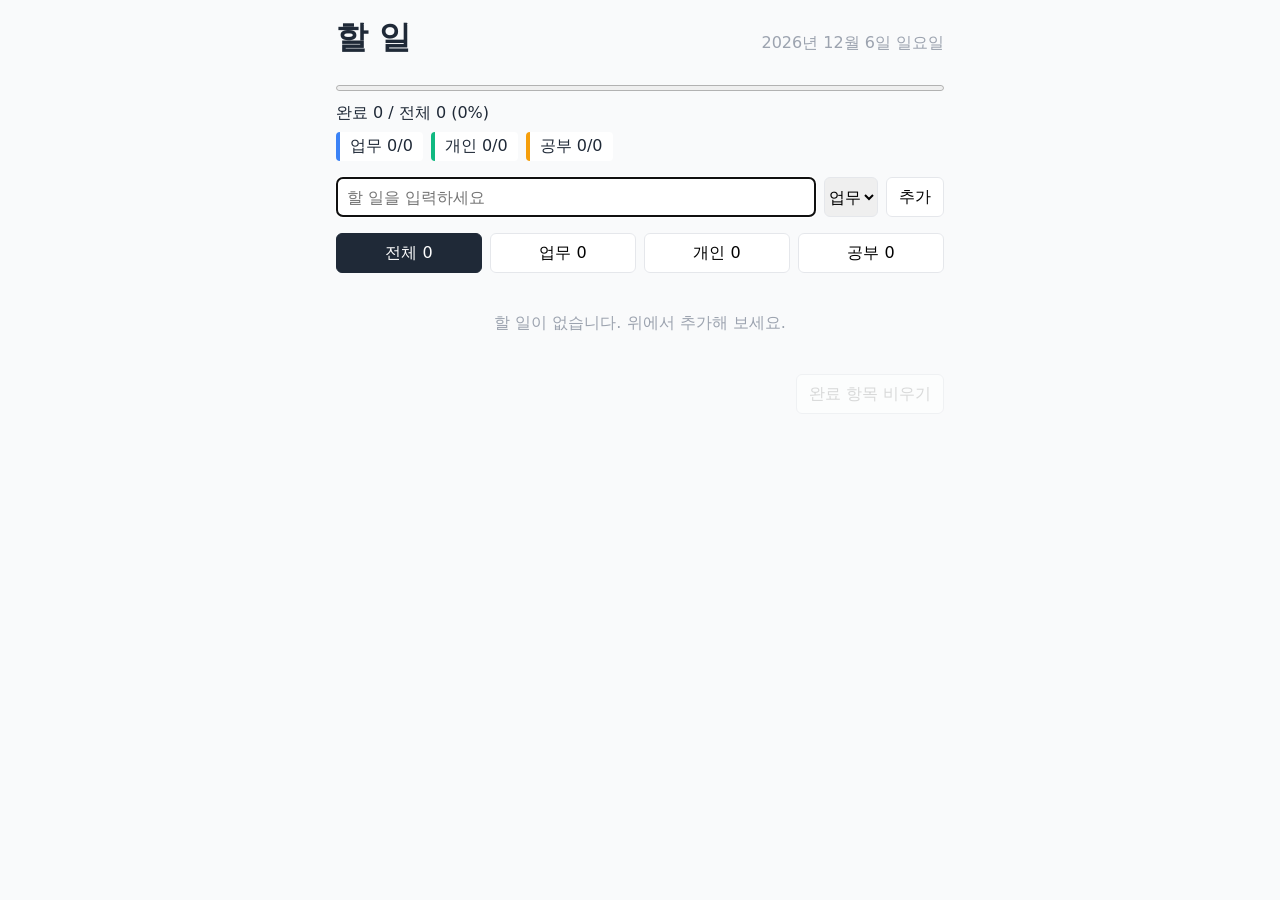
==== index.html @ 333a950e "할 일 관리 앱: 추가/수정/삭제/완료/필터/진행률 순수 HTML, CSS, 자바스크립트로 만든 개인용 할 일 관리 앱. localStorage에 자동 저장한다.  Co-Autho" ====
<!DOCTYPE html>
<html lang="ko">
<head>
  <meta charset="UTF-8">
  <meta name="viewport" content="width=device-width, initial-scale=1">
  <title>할 일</title>
  <link rel="stylesheet" href="style.css">
  <script src="app.js" defer></script>
</head>
<body>
  <main class="app">
    <header class="app-header">
      <h1>할 일</h1>
      <p id="today" class="today"></p>
    </header>

    <section id="progress" class="progress" aria-label="진행률">
      <progress id="progress-bar" value="0" max="100"></progress>
      <p id="progress-text">완료 0 / 전체 0 (0%)</p>
      <ul class="cat-stats">
        <li class="cat-stat" data-category="work">업무 <span id="stat-work">0/0</span></li>
        <li class="cat-stat" data-category="personal">개인 <span id="stat-personal">0/0</span></li>
        <li class="cat-stat" data-category="study">공부 <span id="stat-study">0/0</span></li>
      </ul>
    </section>

    <form id="todo-form" class="todo-form">
      <input id="todo-input" type="text" maxlength="100" placeholder="할 일을 입력하세요" aria-label="할 일 제목" required>
      <select id="todo-category" aria-label="카테고리">
        <option value="work">업무</option>
        <option value="personal">개인</option>
        <option value="study">공부</option>
      </select>
      <button type="submit" id="add-btn">추가</button>
    </form>

    <nav id="filters" class="filters" aria-label="필터">
      <button type="button" class="filter-btn active" data-filter="all" aria-pressed="true">전체</button>
      <button type="button" class="filter-btn" data-filter="work" aria-pressed="false">업무</button>
      <button type="button" class="filter-btn" data-filter="personal" aria-pressed="false">개인</button>
      <button type="button" class="filter-btn" data-filter="study" aria-pressed="false">공부</button>
    </nav>

    <p id="save-error" class="save-error" role="alert" hidden>저장할 수 없습니다. 새로고침하면 변경 내용이 사라질 수 있습니다.</p>

    <ul id="todo-list" class="todo-list"></ul>

    <footer class="app-footer">
      <button type="button" id="clear-done">완료 항목 비우기</button>
    </footer>
  </main>
</body>
</html>
---- style.css ----
:root {
  --cat-work: #3b82f6;
  --cat-personal: #10b981;
  --cat-study: #f59e0b;
  --text: #1f2937;
  --muted: #9ca3af;
  --border: #e5e7eb;
  --bg: #f9fafb;
  --touch: 40px;
}

* { box-sizing: border-box; }

body {
  margin: 0;
  font-family: system-ui, -apple-system, "Malgun Gothic", sans-serif;
  color: var(--text);
  background: var(--bg);
}

.app {
  max-width: 640px;
  margin: 0 auto;
  padding: 16px;
}

button, select, input[type="text"] {
  font: inherit;
  min-height: var(--touch);
}

button {
  min-width: var(--touch);
  padding: 0 12px;
  border: 1px solid var(--border);
  border-radius: 6px;
  background: #fff;
  cursor: pointer;
}

/* 헤더 */
.app-header {
  display: flex;
  align-items: baseline;
  justify-content: space-between;
  gap: 8px;
}
.app-header h1 { margin: 0; }
.today { margin: 0; color: var(--muted); }

/* 진행률 */
.progress { margin: 16px 0; }
.progress progress { width: 100%; height: 12px; }
#progress-text { margin: 8px 0; }
.cat-stats {
  display: flex;
  flex-wrap: wrap;
  gap: 8px;
  margin: 0;
  padding: 0;
  list-style: none;
}
.cat-stat {
  padding: 4px 10px;
  border-left: 4px solid;
  background: #fff;
  border-radius: 4px;
}

/* 카테고리 색 */
[data-category="work"] { --cat: var(--cat-work); }
[data-category="personal"] { --cat: var(--cat-personal); }
[data-category="study"] { --cat: var(--cat-study); }
.cat-stat { border-color: var(--cat); }

/* 입력 줄 */
.todo-form {
  display: flex;
  gap: 8px;
}
.todo-form input {
  flex: 1;
  min-width: 0;
  padding: 0 10px;
  border: 1px solid var(--border);
  border-radius: 6px;
}
.todo-form select {
  border: 1px solid var(--border);
  border-radius: 6px;
}

/* 필터 탭 */
.filters {
  display: flex;
  gap: 8px;
  margin: 16px 0;
}
.filter-btn { flex: 1; }
.filter-btn.active {
  background: var(--text);
  color: #fff;
  border-color: var(--text);
}

/* 목록 */
.todo-list {
  margin: 0;
  padding: 0;
  list-style: none;
}
.todo-item {
  display: flex;
  align-items: center;
  gap: 8px;
  padding: 8px;
  margin-bottom: 8px;
  background: #fff;
  border: 1px solid var(--border);
  border-radius: 6px;
}
.todo-check {
  width: var(--touch);
  height: var(--touch);
  margin: 0;
  flex-shrink: 0;
}
.todo-title {
  flex: 1;
  min-width: 0;
  overflow-wrap: anywhere;
}
.cat-label {
  flex-shrink: 0;
  padding: 2px 8px;
  border-radius: 999px;
  font-size: 0.8em;
  color: #fff;
  background: var(--cat);
}
.edit-btn, .delete-btn, .save-btn, .cancel-btn { flex-shrink: 0; padding: 0 8px; }

/* 편집 중 항목 */
.edit-input {
  flex: 1;
  min-width: 0;
  padding: 0 8px;
  border: 1px solid var(--border);
  border-radius: 6px;
}
.edit-category {
  flex-shrink: 0;
  border: 1px solid var(--border);
  border-radius: 6px;
}
.todo-title { cursor: text; }

button:disabled {
  opacity: 0.5;
  cursor: not-allowed;
}

.empty {
  padding: 24px 8px;
  text-align: center;
  color: var(--muted);
}

.save-error {
  margin: 0 0 8px;
  padding: 8px 12px;
  border-radius: 6px;
  background: #fee2e2;
  color: #b91c1c;
}

/* 완료 항목 */
.done .todo-title {
  text-decoration: line-through;
  color: var(--muted);
}
.done .cat-label { opacity: 0.5; }

/* 하단 */
.app-footer {
  margin-top: 16px;
  text-align: right;
}
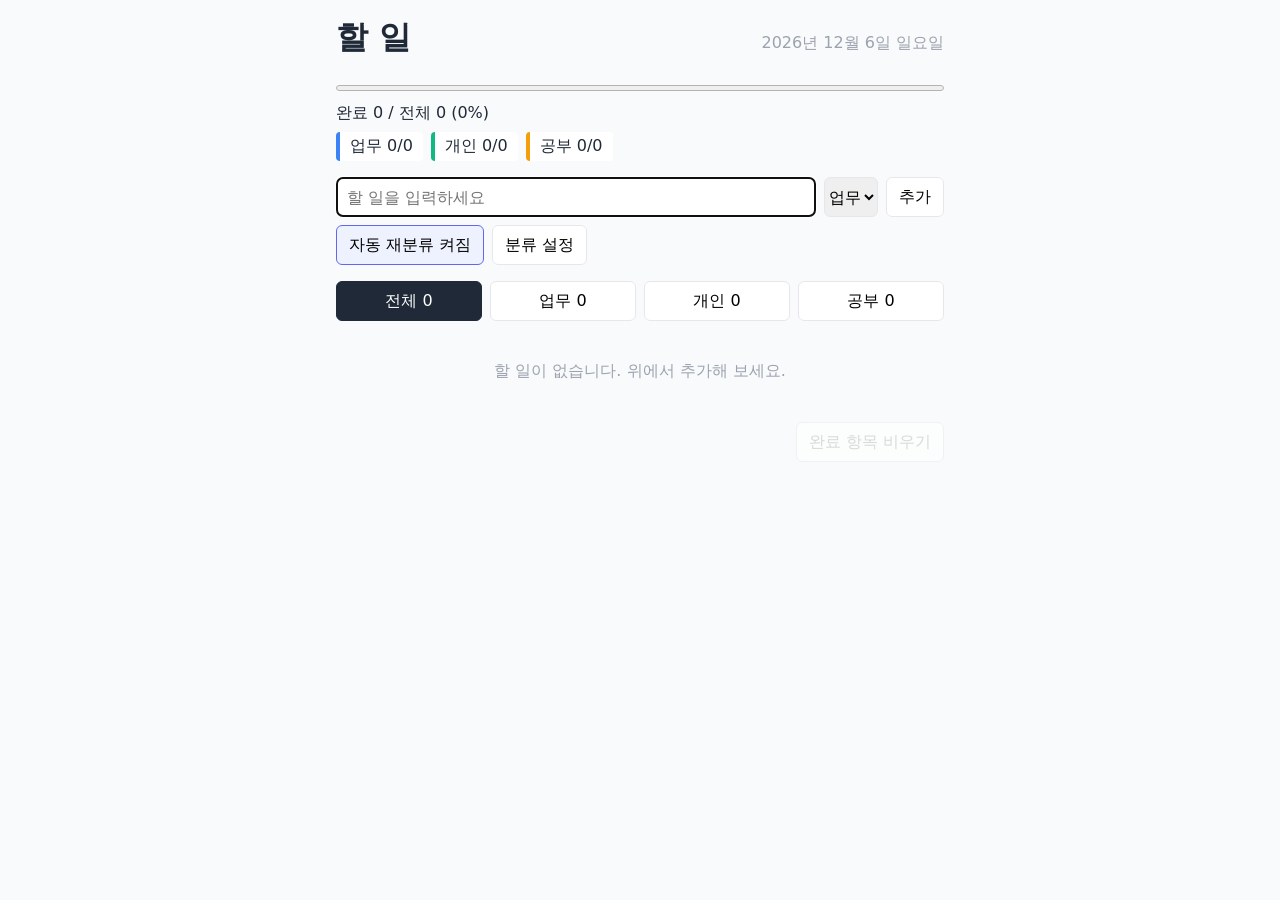
==== commit c3f70286: "키워드 자동 분류와 [자동 재분류]/[분류 설정] 버튼 추가 추가된 기능 - 키워드 기반 자동 카테고리 분류   할 일 제목을 입력하는 동안 제목에 든 키워드(회의, 장보기, 복습" ====
--- a/index.html
+++ b/index.html
@@ -34,6 +34,29 @@
       <button type="submit" id="add-btn">추가</button>
     </form>
 
+    <div class="classify-bar">
+      <button type="button" id="auto-classify" aria-pressed="true">자동 재분류 켜짐</button>
+      <button type="button" id="classify-settings">분류 설정</button>
+    </div>
+
+    <dialog id="classify-dialog" class="classify-dialog" aria-labelledby="classify-title">
+      <form id="classify-form" method="dialog">
+        <h2 id="classify-title">분류 설정</h2>
+        <p class="hint">제목에 아래 키워드가 들어 있으면 그 카테고리를 자동으로 고릅니다. 쉼표나 줄바꿈으로 구분하세요.</p>
+        <label for="kw-work">업무</label>
+        <textarea id="kw-work" name="kw-work" rows="3"></textarea>
+        <label for="kw-personal">개인</label>
+        <textarea id="kw-personal" name="kw-personal" rows="3"></textarea>
+        <label for="kw-study">공부</label>
+        <textarea id="kw-study" name="kw-study" rows="3"></textarea>
+        <div class="dialog-actions">
+          <button type="button" id="kw-reset">기본값으로</button>
+          <button type="submit" value="cancel">취소</button>
+          <button type="submit" value="save">저장</button>
+        </div>
+      </form>
+    </dialog>
+
     <nav id="filters" class="filters" aria-label="필터">
       <button type="button" class="filter-btn active" data-filter="all" aria-pressed="true">전체</button>
       <button type="button" class="filter-btn" data-filter="work" aria-pressed="false">업무</button>
--- a/style.css
+++ b/style.css
@@ -90,6 +90,41 @@
   border-radius: 6px;
 }
 
+/* 자동 분류 */
+.classify-bar {
+  display: flex;
+  gap: 8px;
+  margin-top: 8px;
+}
+#auto-classify[aria-pressed="true"] {
+  background: #eef2ff;
+  border-color: #6366f1;
+}
+.classify-dialog {
+  width: min(480px, calc(100% - 32px));
+  border: 1px solid var(--border);
+  border-radius: 8px;
+}
+.classify-dialog::backdrop { background: rgb(0 0 0 / 0.4); }
+.classify-dialog h2 { margin: 0 0 8px; font-size: 1.2em; }
+.classify-dialog .hint { margin: 0 0 12px; color: #6b7280; font-size: 0.9em; }
+.classify-dialog label { display: block; margin-top: 8px; font-weight: 600; }
+.classify-dialog textarea {
+  width: 100%;
+  font: inherit;
+  padding: 6px 8px;
+  border: 1px solid var(--border);
+  border-radius: 6px;
+}
+.dialog-actions {
+  display: flex;
+  flex-wrap: wrap;
+  justify-content: flex-end;
+  gap: 8px;
+  margin-top: 16px;
+}
+#kw-reset { margin-right: auto; }
+
 /* 필터 탭 */
 .filters {
   display: flex;
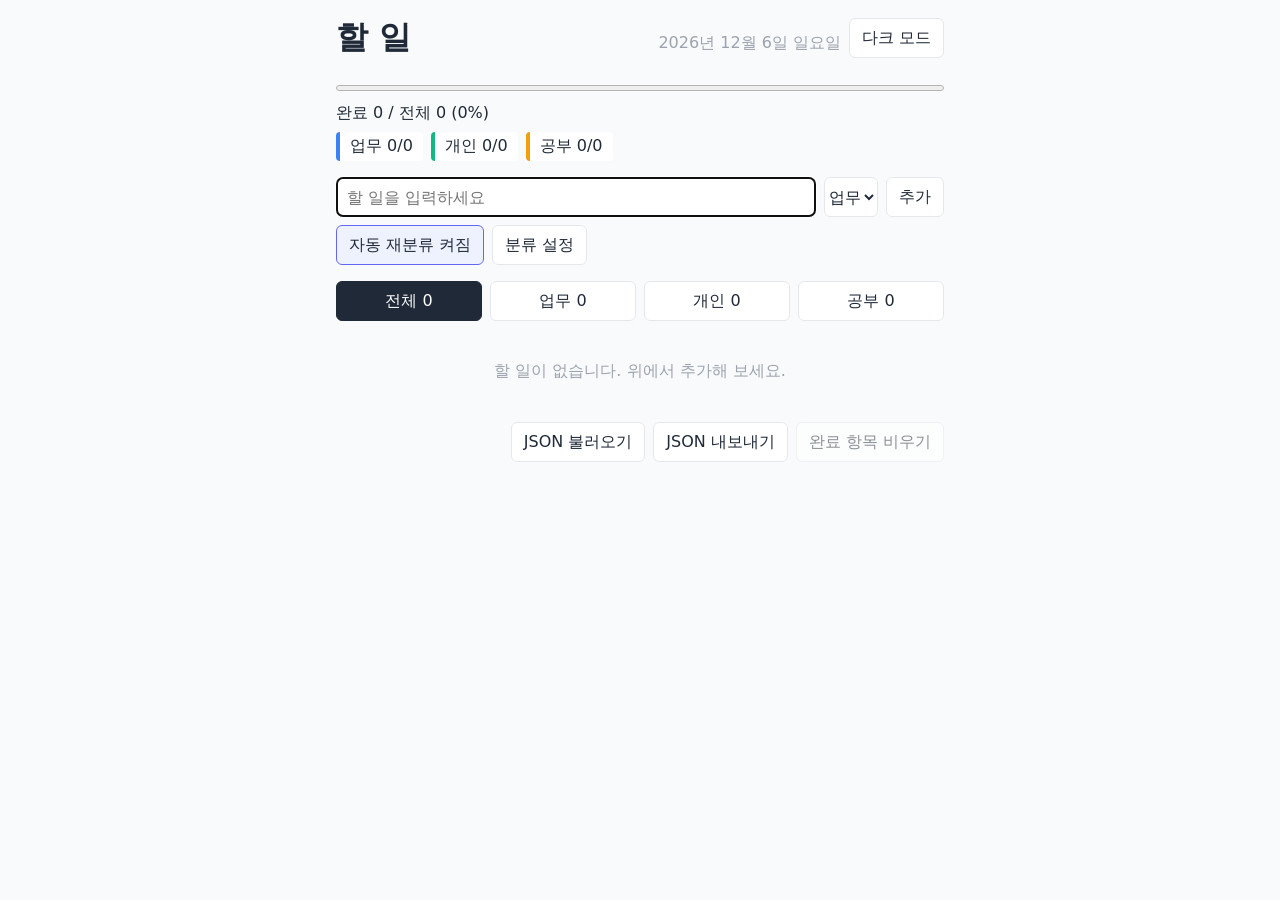
==== commit ebaa8f1c: "데스크톱 버전, 다크 모드, JSON 내보내기/불러오기, 단축키 추가 추가된 기능 - 데스크톱 버전 (web_version/index.html)   넓은 화면(900px 이상)에서" ====
--- a/index.html
+++ b/index.html
@@ -12,6 +12,7 @@
     <header class="app-header">
       <h1>할 일</h1>
       <p id="today" class="today"></p>
+      <button type="button" id="theme-toggle" aria-pressed="false">다크 모드</button>
     </header>
 
     <section id="progress" class="progress" aria-label="진행률">
@@ -25,7 +26,7 @@
     </section>
 
     <form id="todo-form" class="todo-form">
-      <input id="todo-input" type="text" maxlength="100" placeholder="할 일을 입력하세요" aria-label="할 일 제목" required>
+      <input id="todo-input" type="text" maxlength="100" placeholder="할 일을 입력하세요" aria-label="할 일 제목" aria-keyshortcuts="/" required>
       <select id="todo-category" aria-label="카테고리">
         <option value="work">업무</option>
         <option value="personal">개인</option>
@@ -69,6 +70,9 @@
     <ul id="todo-list" class="todo-list"></ul>
 
     <footer class="app-footer">
+      <button type="button" id="import-json">JSON 불러오기</button>
+      <input type="file" id="import-file" accept=".json,application/json" hidden>
+      <button type="button" id="export-json">JSON 내보내기</button>
       <button type="button" id="clear-done">완료 항목 비우기</button>
     </footer>
   </main>
--- a/style.css
+++ b/style.css
@@ -6,7 +6,44 @@
   --muted: #9ca3af;
   --border: #e5e7eb;
   --bg: #f9fafb;
+  --surface: #fff;
+  --hint: #6b7280;
+  --accent-bg: #eef2ff;
+  --accent: #6366f1;
+  --error-bg: #fee2e2;
+  --error: #b91c1c;
   --touch: 40px;
+  color-scheme: light;
+}
+
+/* 다크 모드: 직접 고른 값(data-theme)이 우선이고, 없으면 운영체제 설정을 따른다 */
+:root[data-theme="dark"] {
+  --text: #e5e7eb;
+  --muted: #9ca3af;
+  --border: #374151;
+  --bg: #111827;
+  --surface: #1f2937;
+  --hint: #9ca3af;
+  --accent-bg: #312e81;
+  --accent: #818cf8;
+  --error-bg: #450a0a;
+  --error: #fca5a5;
+  color-scheme: dark;
+}
+@media (prefers-color-scheme: dark) {
+  :root:not([data-theme="light"]) {
+    --text: #e5e7eb;
+    --muted: #9ca3af;
+    --border: #374151;
+    --bg: #111827;
+    --surface: #1f2937;
+    --hint: #9ca3af;
+    --accent-bg: #312e81;
+    --accent: #818cf8;
+    --error-bg: #450a0a;
+    --error: #fca5a5;
+    color-scheme: dark;
+  }
 }
 
 * { box-sizing: border-box; }
@@ -24,8 +61,10 @@
   padding: 16px;
 }
 
-button, select, input[type="text"] {
+button, select, input[type="text"], textarea {
   font: inherit;
+  color: var(--text);
+  background: var(--surface);
   min-height: var(--touch);
 }
 
@@ -34,7 +73,7 @@
   padding: 0 12px;
   border: 1px solid var(--border);
   border-radius: 6px;
-  background: #fff;
+  background: var(--surface);
   cursor: pointer;
 }
 
@@ -42,11 +81,12 @@
 .app-header {
   display: flex;
   align-items: baseline;
-  justify-content: space-between;
+  flex-wrap: wrap;
   gap: 8px;
 }
 .app-header h1 { margin: 0; }
-.today { margin: 0; color: var(--muted); }
+.today { margin: 0 0 0 auto; color: var(--muted); }
+#theme-toggle { flex-shrink: 0; align-self: center; }
 
 /* 진행률 */
 .progress { margin: 16px 0; }
@@ -63,7 +103,7 @@
 .cat-stat {
   padding: 4px 10px;
   border-left: 4px solid;
-  background: #fff;
+  background: var(--surface);
   border-radius: 4px;
 }
 
@@ -97,17 +137,19 @@
   margin-top: 8px;
 }
 #auto-classify[aria-pressed="true"] {
-  background: #eef2ff;
-  border-color: #6366f1;
+  background: var(--accent-bg);
+  border-color: var(--accent);
 }
 .classify-dialog {
   width: min(480px, calc(100% - 32px));
   border: 1px solid var(--border);
   border-radius: 8px;
+  color: var(--text);
+  background: var(--surface);
 }
 .classify-dialog::backdrop { background: rgb(0 0 0 / 0.4); }
 .classify-dialog h2 { margin: 0 0 8px; font-size: 1.2em; }
-.classify-dialog .hint { margin: 0 0 12px; color: #6b7280; font-size: 0.9em; }
+.classify-dialog .hint { margin: 0 0 12px; color: var(--hint); font-size: 0.9em; }
 .classify-dialog label { display: block; margin-top: 8px; font-weight: 600; }
 .classify-dialog textarea {
   width: 100%;
@@ -134,7 +176,7 @@
 .filter-btn { flex: 1; }
 .filter-btn.active {
   background: var(--text);
-  color: #fff;
+  color: var(--surface);
   border-color: var(--text);
 }
 
@@ -150,7 +192,7 @@
   gap: 8px;
   padding: 8px;
   margin-bottom: 8px;
-  background: #fff;
+  background: var(--surface);
   border: 1px solid var(--border);
   border-radius: 6px;
 }
@@ -205,8 +247,8 @@
   margin: 0 0 8px;
   padding: 8px 12px;
   border-radius: 6px;
-  background: #fee2e2;
-  color: #b91c1c;
+  background: var(--error-bg);
+  color: var(--error);
 }
 
 /* 완료 항목 */
@@ -219,5 +261,8 @@
 /* 하단 */
 .app-footer {
   margin-top: 16px;
-  text-align: right;
-}
+  display: flex;
+  flex-wrap: wrap;
+  justify-content: flex-end;
+  gap: 8px;
+}
